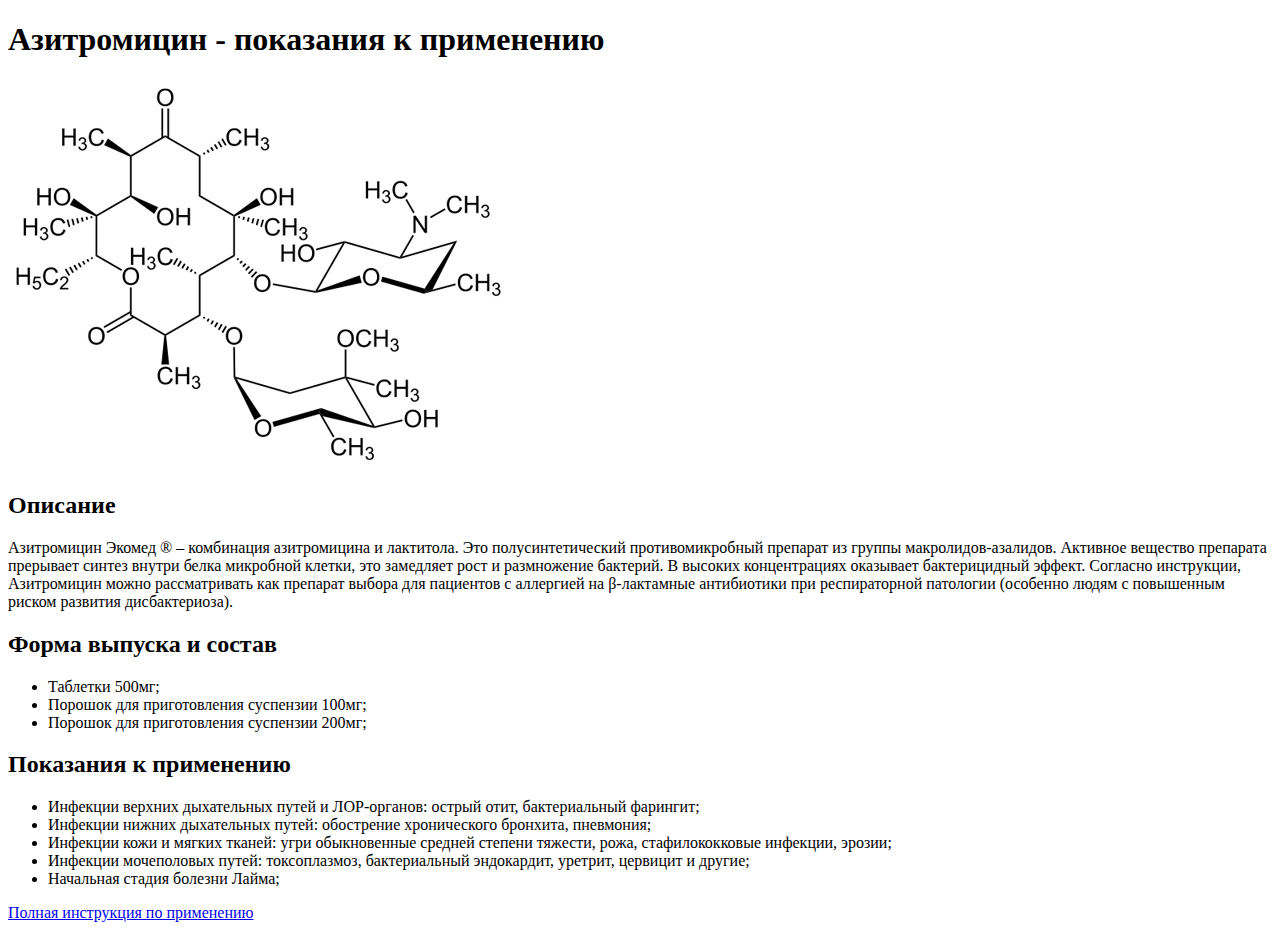
==== index.html @ 1dbaf646 "lesson_2" ====
<!DOCTYPE html>
<html lang="ru">
<head>
	<meta charset="UTF-8">
	<meta http-equiv="X-UA-Compatible" content="IE=edge">
	<meta name="viewport" content="width=device-width, initial-scale=1.0">
	<title>Азитромицин</title>
</head>
<body>
	<h1>Азитромицин - показания к применению</h1>
	<img src="img/erythromycin.jpg" alt="Азитромицин схема молекул">

	<h2>Описание</h2>
	<p>Азитромицин Экомед ® – комбинация азитромицина и лактитола. Это полусинтетический противомикробный препарат из группы макролидов-азалидов. Активное вещество препарата прерывает синтез внутри белка микробной клетки, это замедляет рост и размножение бактерий. В высоких концентрациях оказывает бактерицидный эффект. Согласно инструкции, Азитромицин можно рассматривать как препарат выбора для пациентов с аллергией на β-лактамные антибиотики при респираторной патологии (особенно людям с повышенным риском развития дисбактериоза).</p>

	<h2>Форма выпуска и состав</h2>
	<ul>
		<li>Таблетки 500мг;</li>
		<li>Порошок для приготовления суспензии 100мг;</li>
		<li>Порошок для приготовления суспензии 200мг;</li>
	</ul>

	<h2>Показания к применению</h2>
	<ul>
		<li>Инфекции верхних дыхательных путей и ЛОР-органов: острый отит, бактериальный фарингит; </li>
		<li>Инфекции нижних дыхательных путей: обострение хронического бронхита, пневмония;</li>
		<li>Инфекции кожи и мягких тканей: угри обыкновенные средней степени тяжести, рожа, стафилококковые инфекции, эрозии; </li>
		<li>Инфекции мочеполовых путей: токсоплазмоз, бактериальный эндокардит, уретрит, цервицит и другие; </li>
		<li>Начальная стадия болезни Лайма;</li>
	</ul>

	<a target="_blank" href="https://www.avva-rus.ru/production/ekomed-tabletki-500-mg/">Полная инструкция по применению
	</a>
	
</body>
</html>
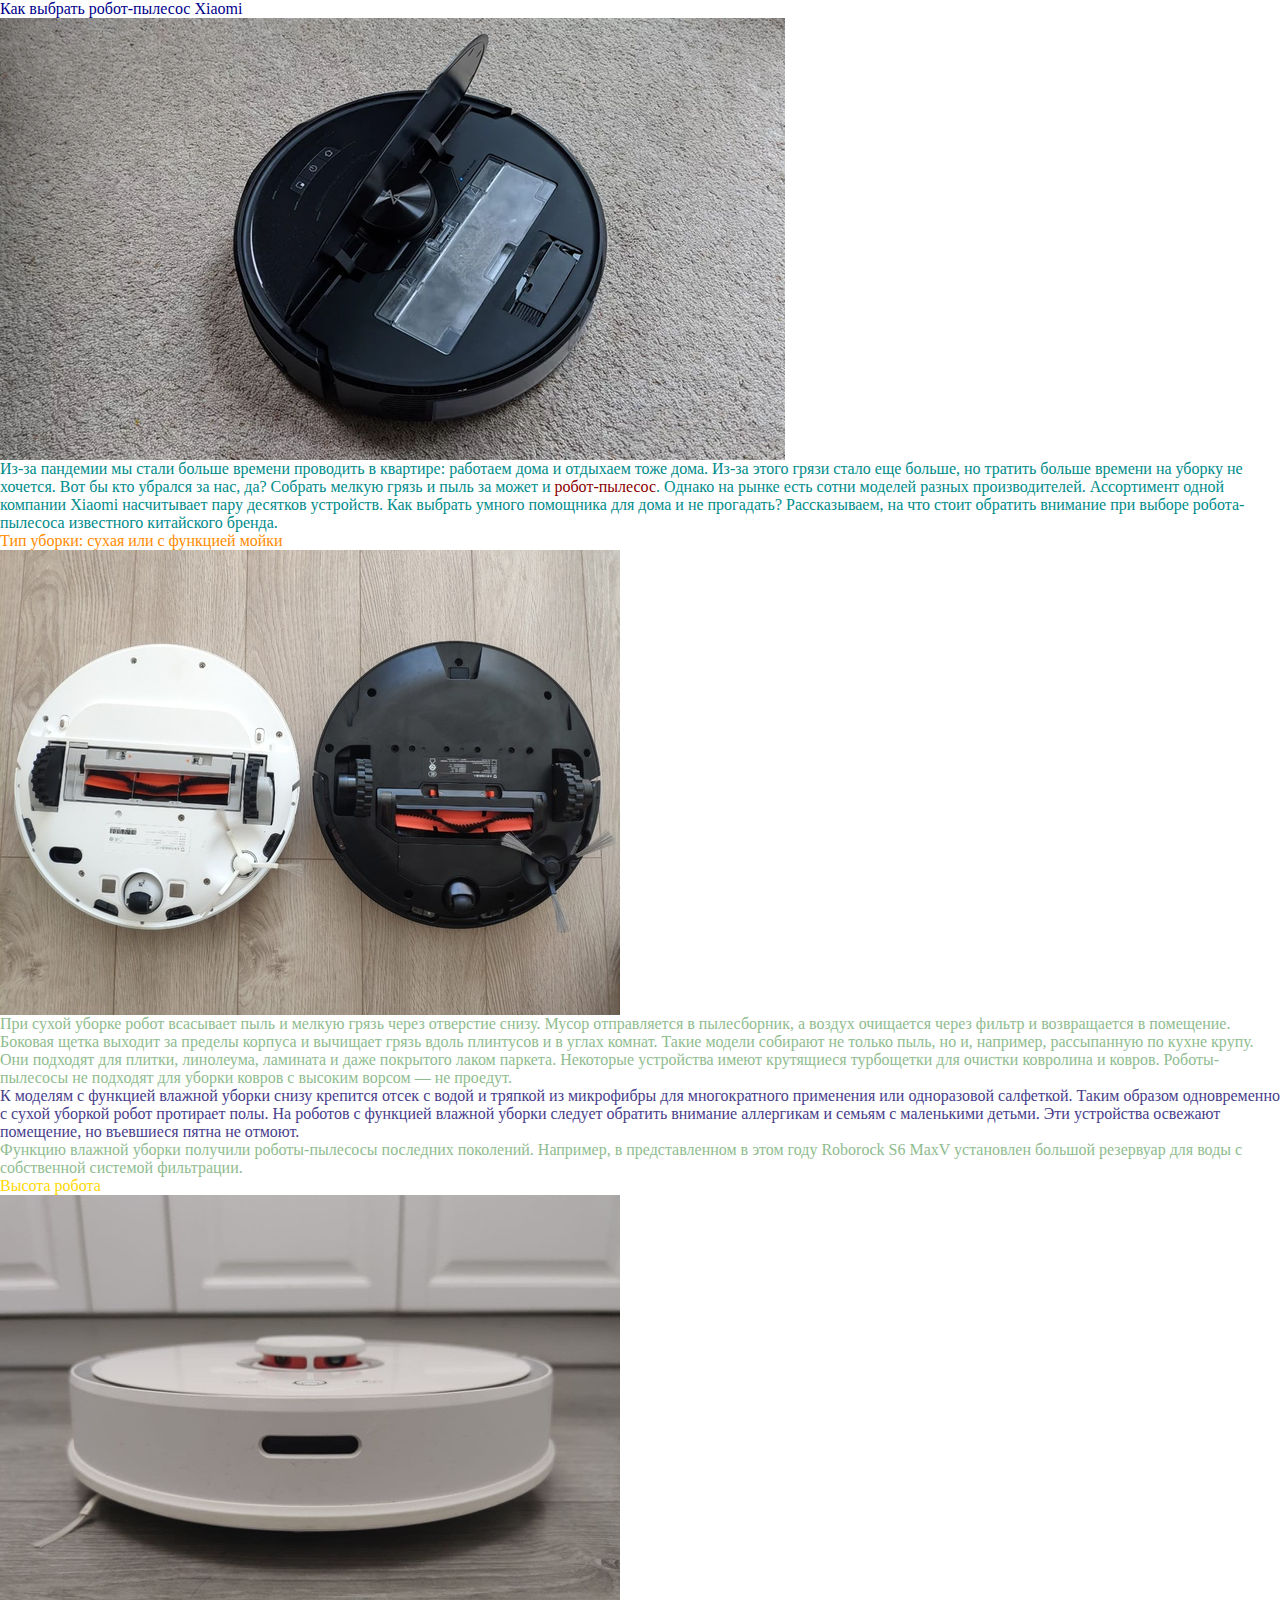
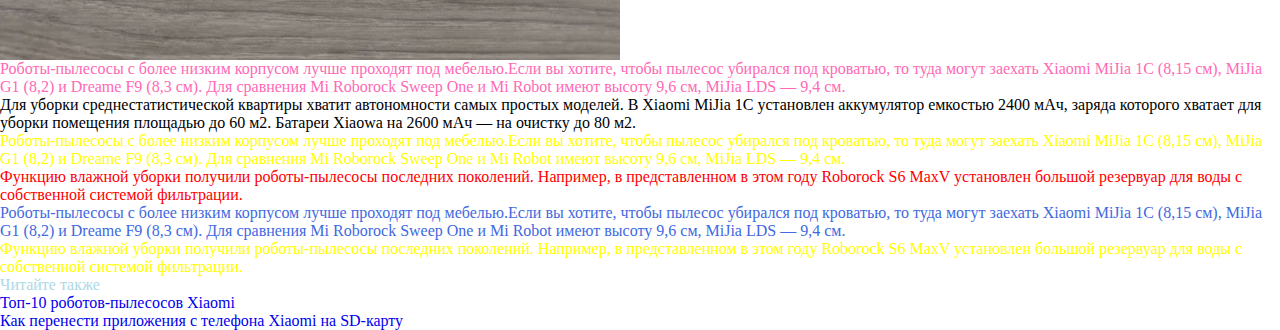
==== commit d7930ecd: "Lesson3" ====
--- a/index.html
+++ b/index.html
@@ -1,36 +1,116 @@
 <!DOCTYPE html>
 <html lang="ru">
+
 <head>
 	<meta charset="UTF-8">
+	<link rel="stylesheet" href="css/style.css">
 	<meta http-equiv="X-UA-Compatible" content="IE=edge">
 	<meta name="viewport" content="width=device-width, initial-scale=1.0">
-	<title>Азитромицин</title>
+	<title>lesson3</title>
 </head>
+
 <body>
-	<h1>Азитромицин - показания к применению</h1>
-	<img src="img/erythromycin.jpg" alt="Азитромицин схема молекул">
+	<header>
+		<div class="mainzagolovok">Как выбрать робот-пылесос Xiaomi</div>
+		<img src="/img/image.png" alt="Робот пылесос Xiaomi">
+	</header>
 
-	<h2>Описание</h2>
-	<p>Азитромицин Экомед ® – комбинация азитромицина и лактитола. Это полусинтетический противомикробный препарат из группы макролидов-азалидов. Активное вещество препарата прерывает синтез внутри белка микробной клетки, это замедляет рост и размножение бактерий. В высоких концентрациях оказывает бактерицидный эффект. Согласно инструкции, Азитромицин можно рассматривать как препарат выбора для пациентов с аллергией на β-лактамные антибиотики при респираторной патологии (особенно людям с повышенным риском развития дисбактериоза).</p>
+	<main>
+		<div class="text">
+			Из-за пандемии мы стали больше времени проводить в квартире: работаем дома и отдыхаем тоже дома. Из-за этого
+			грязи стало еще больше, но тратить больше времени на уборку не хочется. Вот бы кто убрался за нас, да? Собрать
+			мелкую грязь и пыль за может и <span>робот-пылесос</span>. Однако на рынке есть сотни моделей разных
+			производителей.
+			Ассортимент одной компании Xiaomi насчитывает пару десятков устройств. Как выбрать умного помощника для дома и
+			не прогадать? Рассказываем, на что стоит обратить внимание при выборе робота-пылесоса известного китайского
+			бренда.
+		</div>
+		<div class="podzagolovok">Тип уборки: сухая или с функцией мойки</div>
+		<img src="/img/image2.jpg" alt="Робот пылесос Xiaomi">
+		<div class="text1">
+			<p>
+				При сухой уборке робот всасывает пыль и мелкую грязь через отверстие снизу. Мусор отправляется в
+				пылесборник, а воздух очищается через фильтр и возвращается в помещение. Боковая щетка выходит за пределы
+				корпуса и вычищает грязь вдоль плинтусов и в углах комнат. Такие модели собирают не только пыль, но и,
+				например, рассыпанную по кухне крупу. Они подходят для плитки, линолеума, ламината и даже покрытого лаком
+				паркета. Некоторые устройства имеют крутящиеся турбощетки для очистки ковролина и ковров. Роботы-пылесосы не
+				подходят для уборки ковров с высоким ворсом — не проедут.
+			</p>
+			<span>
+				К моделям с функцией влажной уборки снизу крепится отсек с водой и тряпкой из микрофибры для многократного
+				применения или одноразовой салфеткой. Таким образом одновременно с сухой уборкой робот протирает полы. На
+				роботов с функцией влажной уборки следует обратить внимание аллергикам и семьям с маленькими детьми. Эти
+				устройства освежают помещение, но въевшиеся пятна не отмоют.
+			</span>
+			<p>
+				Функцию влажной уборки получили роботы-пылесосы последних поколений. Например, в представленном в этом году
+				Roborock S6 MaxV установлен большой резервуар для воды с собственной системой фильтрации.
+			</p>
+		</div>
+		<div class="podzagolovok2">Высота робота</div>
+		<img src="/img/image3.jpg" alt="Робот пылесос Xiaomi">
+		<div class="text2">
+			<p>
+				Роботы-пылесосы с более низким корпусом лучше проходят под мебелью.Если вы хотите, чтобы пылесос убирался
+				под кроватью, то туда могут заехать Xiaomi MiJia 1C (8,15 см), MiJia G1 (8,2) и Dreame F9 (8,3 см). Для
+				сравнения Mi Roborock Sweep One и Mi Robot имеют высоту 9,6 см, MiJia LDS — 9,4 см.
+			</p>
+			<span>
+				Для уборки среднестатистической квартиры хватит автономности самых простых моделей. В Xiaomi MiJia 1C
+				установлен аккумулятор емкостью 2400 мАч, заряда которого хватает для уборки помещения площадью до 60 м2.
+				Батареи Xiaowa на 2600 мАч — на очистку до 80 м2.
+			</span>
+		</div>
+		<div class="text3">
+			<p>
+				Роботы-пылесосы с более низким корпусом лучше проходят под мебелью.Если вы хотите, чтобы пылесос убирался
+				под кроватью, то туда могут заехать Xiaomi MiJia 1C (8,15 см), MiJia G1 (8,2) и Dreame F9 (8,3 см). Для
+				сравнения Mi Roborock Sweep One и Mi Robot имеют высоту 9,6 см, MiJia LDS — 9,4 см.
+			</p>
+			<p class="text4">
+				Функцию влажной уборки получили роботы-пылесосы последних поколений. Например, в представленном в этом году
+				Roborock S6 MaxV установлен большой резервуар для воды с собственной системой фильтрации.
+			</p>
 
-	<h2>Форма выпуска и состав</h2>
-	<ul>
-		<li>Таблетки 500мг;</li>
-		<li>Порошок для приготовления суспензии 100мг;</li>
-		<li>Порошок для приготовления суспензии 200мг;</li>
-	</ul>
+		</div>
 
-	<h2>Показания к применению</h2>
-	<ul>
-		<li>Инфекции верхних дыхательных путей и ЛОР-органов: острый отит, бактериальный фарингит; </li>
-		<li>Инфекции нижних дыхательных путей: обострение хронического бронхита, пневмония;</li>
-		<li>Инфекции кожи и мягких тканей: угри обыкновенные средней степени тяжести, рожа, стафилококковые инфекции, эрозии; </li>
-		<li>Инфекции мочеполовых путей: токсоплазмоз, бактериальный эндокардит, уретрит, цервицит и другие; </li>
-		<li>Начальная стадия болезни Лайма;</li>
-	</ul>
+		<div class="text5">
+			<div class="text6">
+				<p>
+					Роботы-пылесосы с более низким корпусом лучше проходят под мебелью.Если вы хотите, чтобы пылесос убирался
+					под кроватью, то туда могут заехать Xiaomi MiJia 1C (8,15 см), MiJia G1 (8,2) и Dreame F9 (8,3 см). Для
+					сравнения Mi Roborock Sweep One и Mi Robot имеют высоту 9,6 см, MiJia LDS — 9,4 см.
+				</p>
+			</div>
+			<p>
+				Функцию влажной уборки получили роботы-пылесосы последних поколений. Например, в представленном в этом году
+				Roborock S6 MaxV установлен большой резервуар для воды с собственной системой фильтрации.
+			</p>
 
-	<a target="_blank" href="https://www.avva-rus.ru/production/ekomed-tabletki-500-mg/">Полная инструкция по применению
-	</a>
-	
+		</div>
+
+	</main>
+	<footer>
+		<div class="podzagolovok3">Читайте также</div>
+		<div>
+			<ul>
+				<li>
+					<a
+						href="https://xi.express/blog/articles/top-10-robotov-pylesosov-xiaomi-reyting-luchshikh-modeley-v-2021-godu/">Топ-10
+						роботов-пылесосов Xiaomi</a>
+				</li>
+				<li>
+					<a href="https://xi.express/blog/articles/kak-perenesti-prilozheniya-s-telefona-xiaomi-na-sd-kartu/">Как
+						перенести приложения с телефона Xiaomi на SD-карту</a>
+				</li>
+
+			</ul>
+		</div>
+
+		<!-- Жень спасибо за уроки !!! -->
+
+	</footer>
+
 </body>
+
 </html>--- a/css/style.css
+++ b/css/style.css
@@ -0,0 +1,82 @@
+/* ОБНУЛЕНИЕ СТИЛЕЙ */
+*,
+*::before,
+*::after {
+	margin: 0;
+	padding: 0;
+	border: 0;
+}
+li {
+	list-style: none;
+}
+a,
+a:visited {
+	text-decoration: none;
+}
+a:hover {
+	text-decoration: none;
+}
+h1,
+h2,
+h3,
+h4,
+h5,
+h6 {
+	font-weight: inherit;
+	font-size: inherit;
+}
+img {
+	vertical-align: top;
+}
+/* --------------- */
+
+.mainzagolovok {
+	color: darkblue;
+}
+.text	{
+	color: darkcyan;
+}
+
+.text span {
+	color: darkred;
+}
+
+.podzagolovok {
+	color: darkorange;
+}
+
+.text1 span {
+	color: darkslateblue;
+}
+
+.text1 p {
+	color: darkseagreen;
+}
+.podzagolovok2 {
+	color: gold;
+}
+
+.text2 p {
+	color: hotpink;
+}
+
+.podzagolovok3 {
+	color: lightblue;
+}
+
+.text3 .text4 {
+	color: red;
+}
+
+.text3 p {
+	color:  yellow;
+}
+
+.text5 .text6 p {
+	color: royalblue;	
+}
+
+.text5 p {
+	color: yellow;
+}
+
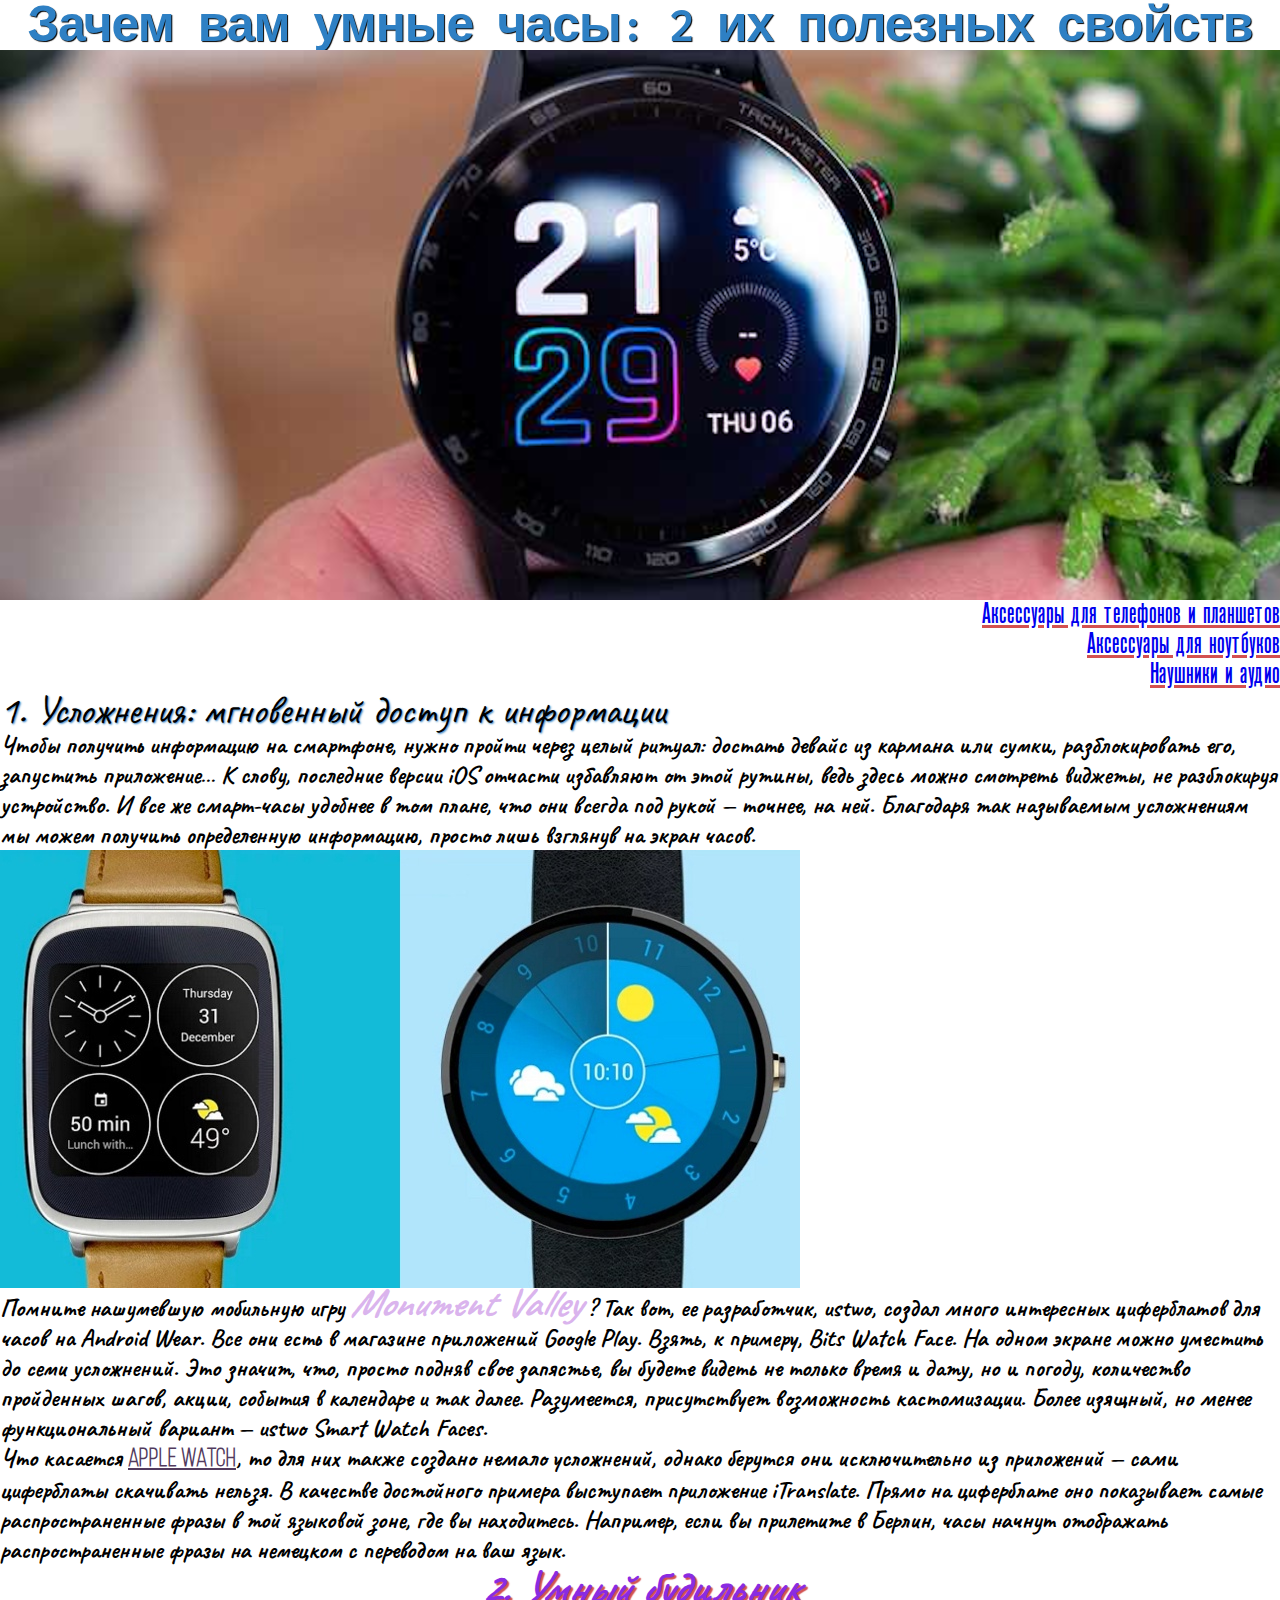
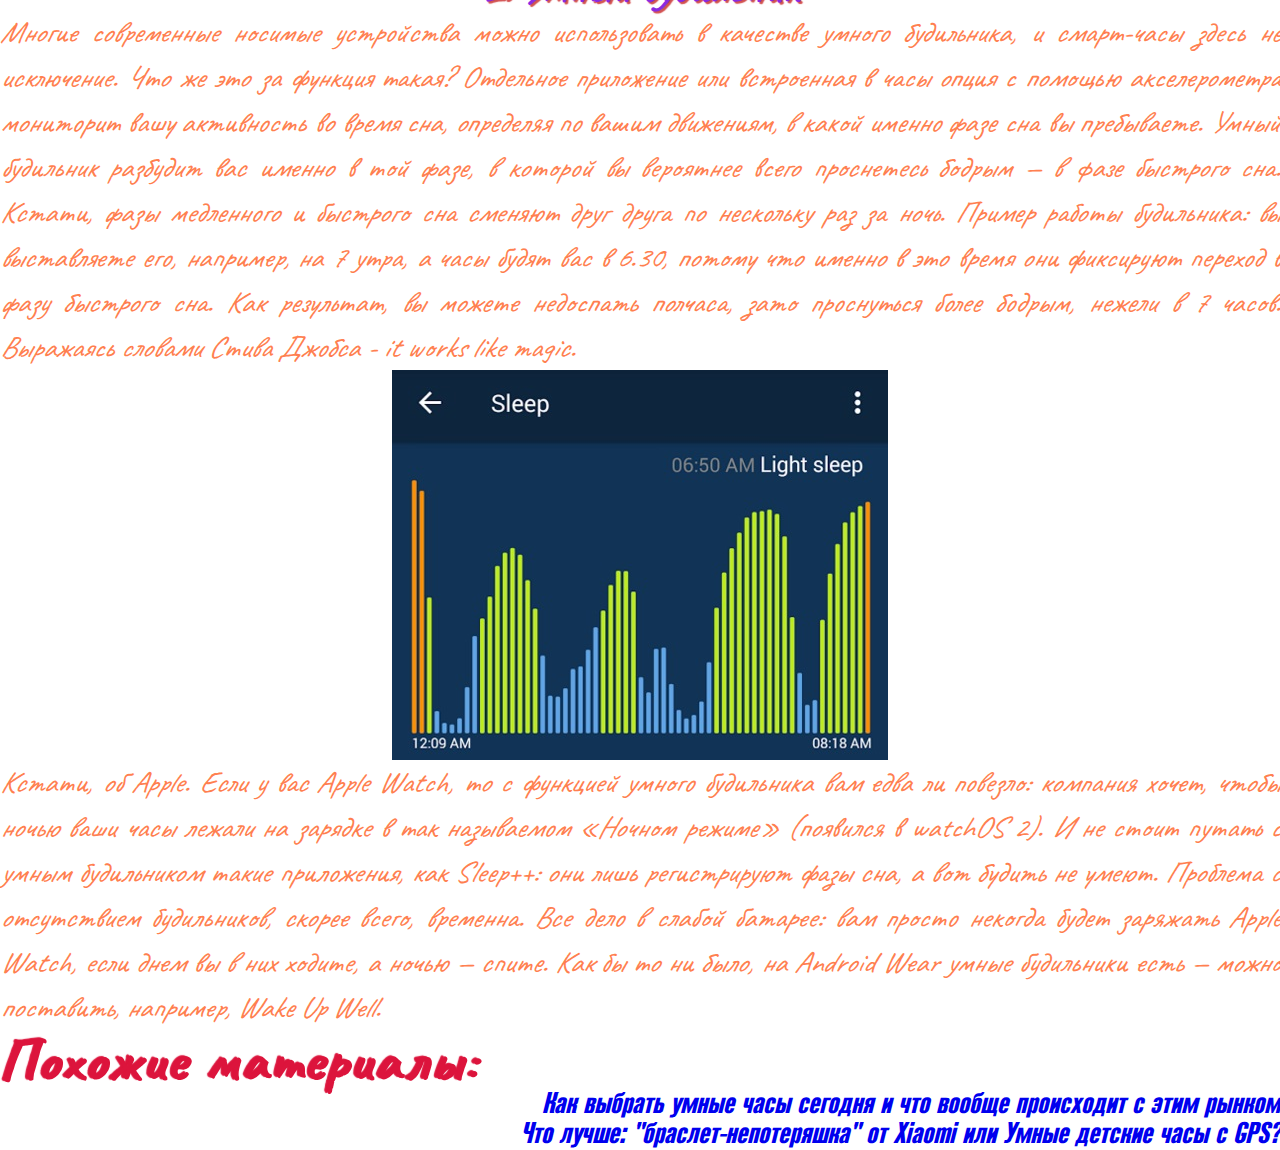
==== commit db4a1a14: "Lesson_4" ====
--- a/index.html
+++ b/index.html
@@ -1,116 +1,57 @@
 <!DOCTYPE html>
 <html lang="ru">
-
-<head>
-	<meta charset="UTF-8">
-	<link rel="stylesheet" href="css/style.css">
-	<meta http-equiv="X-UA-Compatible" content="IE=edge">
-	<meta name="viewport" content="width=device-width, initial-scale=1.0">
-	<title>lesson3</title>
-</head>
-
-<body>
-	<header>
-		<div class="mainzagolovok">Как выбрать робот-пылесос Xiaomi</div>
-		<img src="/img/image.png" alt="Робот пылесос Xiaomi">
-	</header>
-
-	<main>
-		<div class="text">
-			Из-за пандемии мы стали больше времени проводить в квартире: работаем дома и отдыхаем тоже дома. Из-за этого
-			грязи стало еще больше, но тратить больше времени на уборку не хочется. Вот бы кто убрался за нас, да? Собрать
-			мелкую грязь и пыль за может и <span>робот-пылесос</span>. Однако на рынке есть сотни моделей разных
-			производителей.
-			Ассортимент одной компании Xiaomi насчитывает пару десятков устройств. Как выбрать умного помощника для дома и
-			не прогадать? Рассказываем, на что стоит обратить внимание при выборе робота-пылесоса известного китайского
-			бренда.
-		</div>
-		<div class="podzagolovok">Тип уборки: сухая или с функцией мойки</div>
-		<img src="/img/image2.jpg" alt="Робот пылесос Xiaomi">
-		<div class="text1">
-			<p>
-				При сухой уборке робот всасывает пыль и мелкую грязь через отверстие снизу. Мусор отправляется в
-				пылесборник, а воздух очищается через фильтр и возвращается в помещение. Боковая щетка выходит за пределы
-				корпуса и вычищает грязь вдоль плинтусов и в углах комнат. Такие модели собирают не только пыль, но и,
-				например, рассыпанную по кухне крупу. Они подходят для плитки, линолеума, ламината и даже покрытого лаком
-				паркета. Некоторые устройства имеют крутящиеся турбощетки для очистки ковролина и ковров. Роботы-пылесосы не
-				подходят для уборки ковров с высоким ворсом — не проедут.
-			</p>
-			<span>
-				К моделям с функцией влажной уборки снизу крепится отсек с водой и тряпкой из микрофибры для многократного
-				применения или одноразовой салфеткой. Таким образом одновременно с сухой уборкой робот протирает полы. На
-				роботов с функцией влажной уборки следует обратить внимание аллергикам и семьям с маленькими детьми. Эти
-				устройства освежают помещение, но въевшиеся пятна не отмоют.
-			</span>
-			<p>
-				Функцию влажной уборки получили роботы-пылесосы последних поколений. Например, в представленном в этом году
-				Roborock S6 MaxV установлен большой резервуар для воды с собственной системой фильтрации.
-			</p>
-		</div>
-		<div class="podzagolovok2">Высота робота</div>
-		<img src="/img/image3.jpg" alt="Робот пылесос Xiaomi">
-		<div class="text2">
-			<p>
-				Роботы-пылесосы с более низким корпусом лучше проходят под мебелью.Если вы хотите, чтобы пылесос убирался
-				под кроватью, то туда могут заехать Xiaomi MiJia 1C (8,15 см), MiJia G1 (8,2) и Dreame F9 (8,3 см). Для
-				сравнения Mi Roborock Sweep One и Mi Robot имеют высоту 9,6 см, MiJia LDS — 9,4 см.
-			</p>
-			<span>
-				Для уборки среднестатистической квартиры хватит автономности самых простых моделей. В Xiaomi MiJia 1C
-				установлен аккумулятор емкостью 2400 мАч, заряда которого хватает для уборки помещения площадью до 60 м2.
-				Батареи Xiaowa на 2600 мАч — на очистку до 80 м2.
-			</span>
-		</div>
-		<div class="text3">
-			<p>
-				Роботы-пылесосы с более низким корпусом лучше проходят под мебелью.Если вы хотите, чтобы пылесос убирался
-				под кроватью, то туда могут заехать Xiaomi MiJia 1C (8,15 см), MiJia G1 (8,2) и Dreame F9 (8,3 см). Для
-				сравнения Mi Roborock Sweep One и Mi Robot имеют высоту 9,6 см, MiJia LDS — 9,4 см.
-			</p>
-			<p class="text4">
-				Функцию влажной уборки получили роботы-пылесосы последних поколений. Например, в представленном в этом году
-				Roborock S6 MaxV установлен большой резервуар для воды с собственной системой фильтрации.
-			</p>
-
-		</div>
-
-		<div class="text5">
-			<div class="text6">
+	<head>
+		<meta charset="UTF-8">
+		<meta http-equiv="X-UA-Compatible" content="IE=edge">
+		<link rel="stylesheet" href="css/style.css">
+		<meta name="viewport" content="width=device-width, initial-scale=1.0">
+		<title>Lesson 4</title>
+	</head>
+	<body>
+		<header>
+			<div class="zagolovok">Зачем вам умные часы: 2 их полезных свойств</div>
+			<img src="img/optimize.png" alt="Умные часы">
+			<nav class="menu">
+				<ul>
+					<li><a href="https://www.icover.ru/catalog/category/phones_accessories/" target="_blank">Аксессуары для телефонов и планшетов</a></li>
+					<li><a href="https://www.icover.ru/catalog/category/computers_accessories/" target="_blank">Аксессуары для ноутбуков</a></li>
+					<li><a href="https://www.icover.ru/catalog/category/audio_video/" target="_blank">Наушники и аудио</a></li>
+				</ul>
+			</nav>
+		</header>
+		<main>
+			<div class="podzagolovok1">1. Усложнения: мгновенный доступ к информации</div>
+			<div class="text1">
 				<p>
-					Роботы-пылесосы с более низким корпусом лучше проходят под мебелью.Если вы хотите, чтобы пылесос убирался
-					под кроватью, то туда могут заехать Xiaomi MiJia 1C (8,15 см), MiJia G1 (8,2) и Dreame F9 (8,3 см). Для
-					сравнения Mi Roborock Sweep One и Mi Robot имеют высоту 9,6 см, MiJia LDS — 9,4 см.
+					Чтобы получить информацию на смартфоне, нужно пройти через целый ритуал: достать девайс из кармана или сумки, разблокировать его, запустить приложение… К слову, последние версии iOS отчасти избавляют от этой рутины, ведь здесь можно смотреть виджеты, не разблокируя устройство. И все же смарт-часы удобнее в том плане, что они всегда под рукой — точнее, на ней. Благодаря так называемым усложнениям мы можем получить определенную информацию, просто лишь взглянув на экран часов.
+				</p>
+				<img src="img/ebba.jpg" alt="Умные часы">
+				<p>
+					Помните нашумевшую мобильную игру <span>Monument Valley</span> ? Так вот, ее разработчик, ustwo, создал много интересных циферблатов для часов на Android Wear. Все они есть в магазине приложений Google Play. Взять, к примеру, Bits Watch Face. На одном экране можно уместить до семи усложнений. Это значит, что, просто подняв свое запястье, вы будете видеть не только время и дату, но и погоду, количество пройденных шагов, акции, события в календаре и так далее. Разумеется, присутствует возможность кастомизации. Более изящный, но менее функциональный вариант — ustwo Smart Watch Faces.
+				</p>
+				<p>
+					Что касается <a class="link" href="https://www.icover.ru/search/?q=Apple+Watch+%D1%83%D0%BC%D0%BD%D1%8B%D0%B5+%D1%87%D0%B0%D1%81&c=41465" target="_blank">Apple Watch</a>, то для них также создано немало усложнений, однако берутся они исключительно из приложений — сами циферблаты скачивать нельзя. В качестве достойного примера выступает приложение iTranslate. Прямо на циферблате оно показывает самые распространенные фразы в той языковой зоне, где вы находитесь. Например, если вы прилетите в Берлин, часы начнут отображать распространенные фразы на немецком с переводом на ваш язык.
 				</p>
 			</div>
-			<p>
-				Функцию влажной уборки получили роботы-пылесосы последних поколений. Например, в представленном в этом году
-				Roborock S6 MaxV установлен большой резервуар для воды с собственной системой фильтрации.
-			</p>
-
-		</div>
-
-	</main>
-	<footer>
-		<div class="podzagolovok3">Читайте также</div>
-		<div>
-			<ul>
-				<li>
-					<a
-						href="https://xi.express/blog/articles/top-10-robotov-pylesosov-xiaomi-reyting-luchshikh-modeley-v-2021-godu/">Топ-10
-						роботов-пылесосов Xiaomi</a>
-				</li>
-				<li>
-					<a href="https://xi.express/blog/articles/kak-perenesti-prilozheniya-s-telefona-xiaomi-na-sd-kartu/">Как
-						перенести приложения с телефона Xiaomi на SD-карту</a>
-				</li>
-
-			</ul>
-		</div>
-
-		<!-- Жень спасибо за уроки !!! -->
-
-	</footer>
-
-</body>
-
+			<div class="podzagolovok2">2. Умный будильник</div>
+			<div class="text2">
+				<p>
+					Многие современные носимые устройства можно использовать в качестве умного будильника, и смарт-часы здесь не исключение. Что же это за функция такая? Отдельное приложение или встроенная в часы опция с помощью акселерометра мониторит вашу активность во время сна, определяя по вашим движениям, в какой именно фазе сна вы пребываете. Умный будильник разбудит вас именно в той фазе, в которой вы вероятнее всего проснетесь бодрым — в фазе быстрого сна. Кстати, фазы медленного и быстрого сна сменяют друг друга по нескольку раз за ночь. Пример работы будильника: вы выставляете его, например, на 7 утра, а часы будят вас в 6.30, потому что именно в это время они фиксируют переход в фазу быстрого сна. Как результат, вы можете недоспать полчаса, зато проснуться более бодрым, нежели в 7 часов. Выражаясь словами Стива Джобса - <span class="text2-1">it works like magic.</span>
+				</p>
+				<div class="pict"><img src="img/08.jpg" alt="График сна"></div>
+				<p>
+					Кстати, об Apple. Если у вас Apple Watch, то с функцией умного будильника вам едва ли повезло: компания хочет, чтобы ночью ваши часы лежали на зарядке в так называемом «Ночном режиме» (появился в watchOS 2). И не стоит путать с умным будильником такие приложения, как Sleep++: они лишь регистрируют фазы сна, а вот будить не умеют. Проблема с отсутствием будильников, скорее всего, временна. Все дело в слабой батарее: вам просто некогда будет заряжать Apple Watch, если днем вы в них ходите, а ночью — спите. Как бы то ни было, на Android Wear умные будильники есть — можно поставить, например, Wake Up Well.
+				</p>
+			</div>
+		</main>
+		<footer>
+			<div class="footer">Похожие материалы:</div>
+			<div class="footer_link">
+				<ul>
+					<li><a href="https://www.icover.ru/blog/article/kak-vybrat-umnye-chasy-segodnya-i-chto-voobshche-proiskhodit-s-etim-rynkom/" target="_blank">Как выбрать умные часы сегодня и что вообще происходит с этим рынком</a></li>
+					<li><a href="https://www.icover.ru/blog/article/chto-luchshe-braslet-nepoteryashka-ot-xiaomi-ili-umnye-detskie-chasy-s-gps/" target="_blank">Что лучше: ''браслет-непотеряшка'' от Xiaomi или Умные детские часы с GPS?</a></li>
+				</ul>
+			</div>
+		</footer>
+	</body>
 </html>--- a/css/style.css
+++ b/css/style.css
@@ -1,3 +1,31 @@
+/* &display=swap&subset=cyrillic-ext */
+@import url("https://fonts.googleapis.com/css?family=Caveat:regular,500,600,700&display=swap&subset=cyrillic-ext");
+@import url("https://fonts.googleapis.com/css?family=Inconsolata:200,300,regular,500,600,700,800,900&display=swap");
+
+@font-face {
+	font-family: "Bebas Neue";
+	src: url("../fonts/BebasNeueLight.woff2") format("woff2"), url("../fonts/BebasNeueLight.woff") format("woff");
+	font-weight: 300;
+	font-style: normal;
+	font-display: swap;
+}
+
+@font-face {
+	font-family: "ReformaGroteskMediumC";
+	src: url("../fonts/ReformaGroteskMediumC.woff2") format("woff2"), url("../fonts/ReformaGroteskMediumC.woff") format("woff");
+	font-weight: 500;
+	font-style: normal;
+	font-display: swap;
+}
+
+@font-face {
+	font-family: "ReformaGroteskBoldC";
+	src: url("../fonts/ReformaGroteskBoldC.woff2") format("woff2"), url("../fonts/ReformaGroteskBoldC.woff") format("woff");
+	font-weight: bold;
+	font-style: normal;
+	font-display: swap;
+}
+
 /* ОБНУЛЕНИЕ СТИЛЕЙ */
 *,
 *::before,
@@ -28,55 +56,91 @@
 img {
 	vertical-align: top;
 }
-/* --------------- */
+html {
+}
+body {
+	font-family: "Caveat", sans-serif;
+	line-height: 1;
+}
+/* ------------------------------ */
 
-.mainzagolovok {
-	color: darkblue;
-}
-.text	{
-	color: darkcyan;
+.zagolovok {
+	font-family: "Inconsolata", sans-serif;
+	font-size: 50px;
+	font-weight: 700;
+	color: #2e80c4;
+	text-align: center;
+	text-shadow: 1px 1px 1px #000;
+	letter-spacing: -1px;
 }
 
-.text span {
-	color: darkred;
+.menu {
+	font-family: "ReformaGroteskMediumC", sans-serif;
+	font-size: 30px;
+	text-decoration: underline;
+	text-align: right;
+	color: #d35151;
 }
 
-.podzagolovok {
-	color: darkorange;
+.podzagolovok1 {
+	font-size: 40px;
+	text-shadow: 1px 1px 2px #2e80c4;
+}
+
+.text1 {
+	font-size: 25px;
+	font-weight: 700;
+	line-height: 120%;
 }
 
 .text1 span {
-	color: darkslateblue;
+	font-size: 40px;
+	font-weight: 700;
+	font-style: italic;
+	color: rgba(181, 105, 219, 0.5);
 }
 
-.text1 p {
-	color: darkseagreen;
-}
-.podzagolovok2 {
-	color: gold;
+.link {
+	font-family: "Bebas Neue";
+	font-size: 25px;
+	color: #523b5e;
+	text-decoration: underline;
+	text-transform: uppercase;
 }
 
-.text2 p {
-	color: hotpink;
+.podzagolovok2 {
+	font-size: 45px;
+	font-style: italic;
+	font-weight: 700;
+	text-align: center;
+	text-shadow: 2px 2px 1px #d35151;
+	color: #8a2be2;
 }
 
-.podzagolovok3 {
-	color: lightblue;
+.text2 {
+	font-size: 30px;
+	font-style: oblique;
+	color: #ff7f50;
+	line-height: 150%;
+	text-align: justify;
 }
 
-.text3 .text4 {
-	color: red;
+.pict {
+	text-align: center;
 }
 
-.text3 p {
-	color:  yellow;
+.footer {
+	font-size: 60px;
+	font-weight: 700;
+	color: #dc143c;
+	text-shadow: -3px -1px 1px #dc143c;
+	letter-spacing: 2px;
 }
 
-.text5 .text6 p {
-	color: royalblue;	
+.footer_link {
+	font-family: "ReformaGroteskBoldC", sans-serif;
+	font-size: 30px;
+	font-weight: 700;
+	font-style: oblique;
+	text-align: right;
 }
-
-.text5 p {
-	color: yellow;
-}
-
